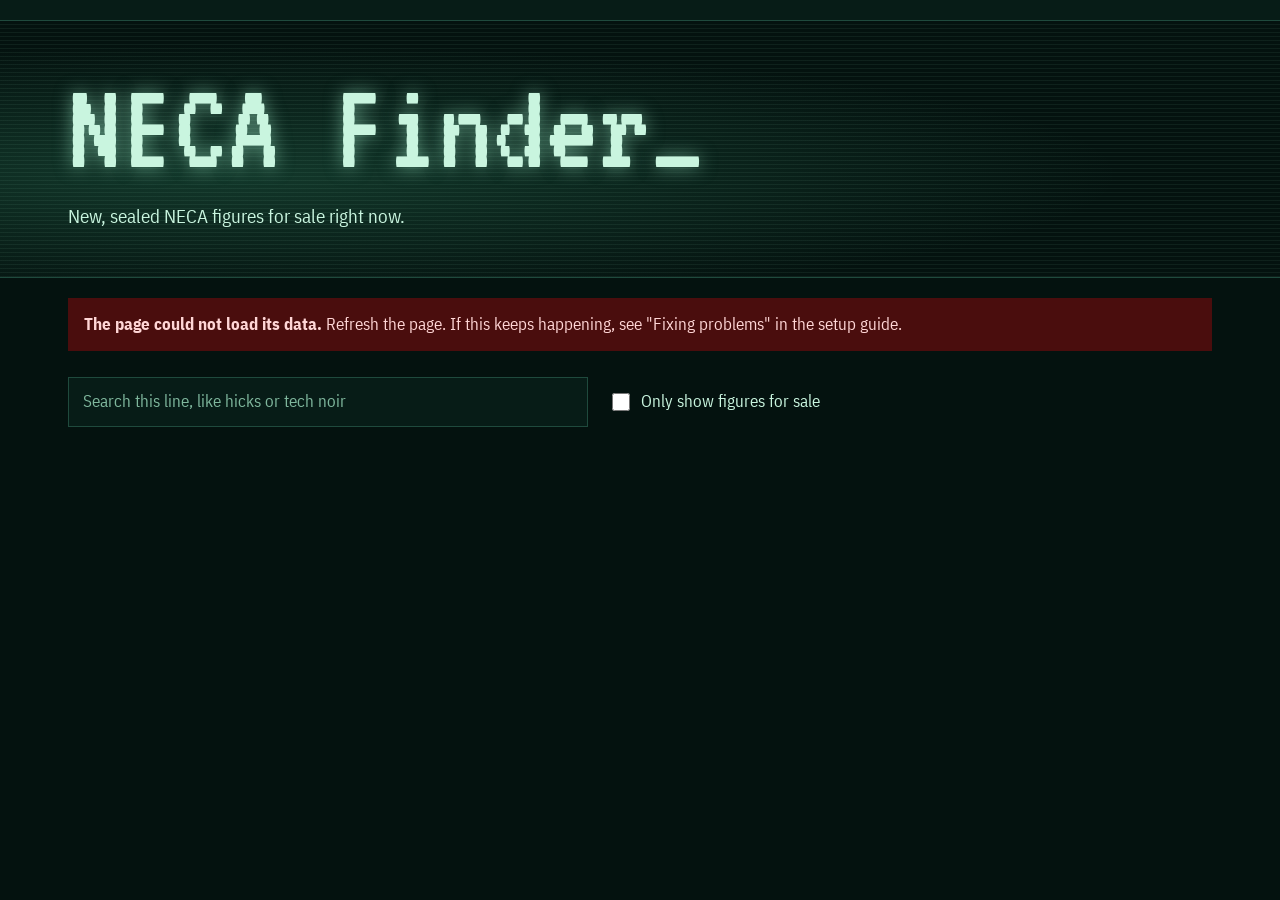
==== site/index.html @ 2968e905 "Add files via upload" ====
<!doctype html>
<html lang="en">
<head>
<meta charset="utf-8">
<meta name="viewport" content="width=device-width, initial-scale=1">
<meta name="robots" content="noindex, nofollow">
<title>NECA Finder</title>
<link rel="preconnect" href="https://fonts.googleapis.com">
<link rel="preconnect" href="https://fonts.gstatic.com" crossorigin>
<link href="https://fonts.googleapis.com/css2?family=Barlow:wght@400;600;700&family=Barlow+Condensed:wght@500;700&family=Big+Shoulders+Display:wght@700;900&family=IBM+Plex+Sans+Condensed:wght@400;600&family=Libre+Franklin:wght@400;600;700&family=Michroma&family=Saira+Stencil+One&family=Share+Tech+Mono&family=Special+Elite&family=VT323&display=swap" rel="stylesheet">
<link rel="stylesheet" href="style.css?v=1">
</head>
<body data-page="home" data-theme="alien">
<nav class="tabs" id="tabs" aria-label="Figure lines"></nav>
<header class="hero" id="hero">
  <div class="hero-art" aria-hidden="true"></div>
  <div class="wrap hero-inner">
    <h1 id="title">NECA Finder</h1>
    <p class="tagline" id="tagline">New, sealed NECA figures for sale right now.</p>
    <p class="status" id="updated">Loading listings...</p>
  </div>
</header>
<main class="wrap">
  <div id="banner"></div>
  <div class="tools">
    <label class="sr" for="q">Search figures</label>
    <input class="search" id="q" type="search" placeholder="Search this line, like hicks or tech noir" autocomplete="off">
    <label class="check"><input type="checkbox" id="onlyForSale"> Only show figures for sale</label>
  </div>
  <div id="sections"></div>
</main>
<footer class="wrap foot" id="foot"></footer>
<script src="app.js?v=1"></script>
</body>
</html>
---- site/style.css ----
/* NECA Finder. One layout, six film-world themes set on <body data-theme="..."> */

* { box-sizing: border-box; }

:root {
  --bg: #04120f; --surface: #071c17; --ink: #c9f5df; --muted: #7fb79d; --accent: #9be7c4; --accent-ink: #04120f;
  --line: #1f4a3d; --warn-bg: #3a3108; --warn-ink: #ffe28a; --thumb: #ffffff;
  --display: "VT323", monospace; --body: "IBM Plex Sans Condensed", system-ui, sans-serif;
  --radius: 0px; --title-size: clamp(56px, 11vw, 132px); --title-weight: 400; --title-track: 0;
}

html, body { margin: 0; background: var(--bg); color: var(--ink); }
body { font-family: var(--body); font-size: 17px; line-height: 1.5; min-height: 100vh; }
a { color: var(--accent); }
h1, h2, h3 { margin: 0; line-height: 1.12; }
h2, .fig-hero h1 { font-family: var(--display); font-weight: var(--title-weight); }
.wrap { max-width: 1180px; margin: 0 auto; padding: 0 18px; }
.sr { position: absolute; left: -9999px; }
a:focus-visible, button:focus-visible, input:focus-visible, select:focus-visible {
  outline: 3px solid var(--accent); outline-offset: 2px;
}

/* ===== Tab strip: every tab previews its own theme ===== */

.tabs {
  display: flex; align-items: center; gap: 14px; flex-wrap: wrap;
  padding: 10px 18px; background: var(--surface); border-bottom: 1px solid var(--line);
}
.brand { font-family: "Barlow Condensed", sans-serif; font-weight: 700; font-size: 20px; color: var(--ink); text-decoration: none; margin-right: 6px; white-space: nowrap; }
.tab-row { display: flex; gap: 6px; flex-wrap: wrap; }
.tab {
  display: inline-block; padding: 7px 12px 6px; text-decoration: none; font-size: 15px; line-height: 1.2;
  border: 2px solid transparent; opacity: .82; transition: opacity .15s;
}
.tab:hover, .tab[aria-current="page"] { opacity: 1; }
.tab[aria-current="page"] { border-color: var(--accent); }
.tab-alien { background: #04120f; color: #9be7c4; font-family: "VT323", monospace; font-size: 20px; padding: 4px 12px 3px; }
.tab-predator { background: linear-gradient(90deg, #2a0f5c, #c2185b 55%, #ff8f00); color: #fff6dc; font-family: "Big Shoulders Display", sans-serif; font-weight: 900; font-size: 17px; }
.tab-robocop { background: #d9e0e8; color: #1f2d3d; font-family: "Michroma", sans-serif; font-size: 11px; padding: 9px 12px; }
.tab-terminator { background: #120000; color: #ff3b2f; font-family: "Share Tech Mono", monospace; }
.tab-thing { background: #f2f6f8; color: #1d2a33; font-family: "Special Elite", serif; }
.tab-efny { background: #1a1712; color: #ffb000; font-family: "Saira Stencil One", sans-serif; }

/* ===== Hero ===== */

.hero { position: relative; overflow: hidden; border-bottom: 1px solid var(--line); }
.hero-art { position: absolute; inset: 0; pointer-events: none; }
.hero-inner { position: relative; padding: 46px 18px 36px; }
.hero h1 {
  font-family: var(--display); font-weight: var(--title-weight); font-size: var(--title-size);
  letter-spacing: var(--title-track); line-height: .92; max-width: 14ch;
}
.tagline { margin: 14px 0 0; font-size: 19px; color: var(--ink); max-width: 52ch; }
.status { margin: 10px 0 0; color: var(--muted); font-size: 15px; max-width: 70ch; }
.status.small { margin: 4px 0 14px; }

/* ===== Tools, sections, tiles ===== */

.tools { display: flex; flex-wrap: wrap; gap: 12px 20px; align-items: center; margin: 26px 0 8px; }
.search {
  flex: 1 1 320px; max-width: 520px; font: inherit; padding: 11px 14px; color: var(--ink);
  background: var(--surface); border: 1px solid var(--line); border-radius: var(--radius);
}
.search::placeholder { color: var(--muted); }
.check { display: inline-flex; gap: 8px; align-items: center; color: var(--ink); cursor: pointer; }
.check input { width: 18px; height: 18px; accent-color: var(--accent); }

.section { margin: 34px 0 10px; }
.section-head { display: flex; align-items: baseline; justify-content: space-between; gap: 12px; border-bottom: 1px solid var(--line); padding-bottom: 8px; margin-bottom: 16px; }
.section h2 { font-size: 30px; }
.count { margin: 0; color: var(--muted); font-size: 15px; white-space: nowrap; }

.grid { display: grid; grid-template-columns: repeat(auto-fill, minmax(190px, 1fr)); gap: 16px; }
.tile {
  display: flex; flex-direction: column; text-decoration: none; color: var(--ink);
  background: var(--surface); border: 1px solid var(--line); border-radius: var(--radius); overflow: hidden;
  transition: border-color .15s;
}
.tile:hover { border-color: var(--accent); }
.tile.empty-tile .thumb img { opacity: .55; }
.tile .body { padding: 10px 12px 13px; display: flex; flex-direction: column; gap: 5px; flex: 1; }
.tile h3 { font-size: 17px; font-weight: 600; font-family: var(--body); }
.sale { font-size: 15px; font-weight: 600; color: var(--accent); }
.sale.none { color: var(--muted); font-weight: 400; }

.thumb { position: relative; aspect-ratio: 1 / 1; background: var(--bg); display: grid; place-items: center; overflow: hidden; }
.thumb img { width: 100%; height: 100%; object-fit: contain; background: var(--thumb); }
.ph { font-family: var(--display); font-size: 44px; color: var(--muted); }
.badge {
  position: absolute; left: 8px; bottom: 8px; font-size: 13px; font-weight: 700; padding: 3px 8px;
  background: var(--accent); color: var(--accent-ink); border-radius: var(--radius);
}

.empty { color: var(--muted); padding: 24px 0; }
.banner { margin: 20px 0 0; padding: 14px 16px; background: var(--warn-bg); color: var(--warn-ink); border-radius: var(--radius); }
.banner.bad { background: #4a0d0d; color: #ffd6d6; }
.foot { padding: 34px 18px 48px; color: var(--muted); font-size: 14px; max-width: 900px; margin-left: auto; margin-right: auto; }

/* ===== Figure page ===== */

.back { display: inline-block; margin: 22px 0 0; font-size: 15px; }
.fig-hero { display: grid; grid-template-columns: minmax(200px, 300px) 1fr; gap: 28px; align-items: start; margin: 20px 0 26px; }
.fig-hero .thumb { border: 1px solid var(--line); border-radius: var(--radius); }
.fig-hero h1 { font-size: clamp(34px, 5.4vw, 60px); line-height: 1; }
.facts { list-style: none; padding: 0; margin: 18px 0 0; display: grid; grid-template-columns: repeat(auto-fill, minmax(170px, 1fr)); gap: 10px; }
.facts li { background: var(--surface); border: 1px solid var(--line); border-radius: var(--radius); padding: 9px 12px; }
.facts span { display: block; font-size: 13px; color: var(--muted); }
.facts b { font-size: 17px; }
.note { color: var(--muted); max-width: 60ch; }

.filters { display: flex; flex-wrap: wrap; gap: 12px 22px; align-items: center; margin-bottom: 12px; }
.seg { display: inline-flex; border: 1px solid var(--line); border-radius: var(--radius); overflow: hidden; }
.seg button, .chip {
  font: inherit; font-size: 15px; padding: 8px 14px; cursor: pointer; color: var(--ink); background: var(--surface); border: 0;
}
.seg button + button { border-left: 1px solid var(--line); }
.seg button[aria-pressed="true"], .chip[aria-pressed="true"] { background: var(--accent); color: var(--accent-ink); }
.sortlabel { display: inline-flex; gap: 8px; align-items: center; color: var(--muted); font-size: 15px; }
.sort { font: inherit; font-size: 15px; padding: 7px 10px; color: var(--ink); background: var(--surface); border: 1px solid var(--line); border-radius: var(--radius); }
.chips { display: flex; flex-wrap: wrap; gap: 8px; margin: 0 0 10px; }
.chip { border: 1px solid var(--line); border-radius: var(--radius); padding: 6px 12px; font-size: 14px; }

.list { display: grid; gap: 12px; padding-bottom: 10px; }
.item {
  display: grid; grid-template-columns: 116px 1fr auto; gap: 16px; align-items: center;
  background: var(--surface); border: 1px solid var(--line); border-radius: var(--radius); padding: 12px;
}
.item.from-store { border-color: var(--accent); }
.item .thumb { border-radius: var(--radius); }
.item h3 { font-family: var(--body); font-size: 16px; font-weight: 600; }
.tags { display: flex; flex-wrap: wrap; gap: 6px; margin-top: 7px; }
.tag { font-size: 13px; padding: 2px 8px; border: 1px solid var(--line); border-radius: var(--radius); color: var(--ink); }
.tag.auction { border-color: var(--accent); }
.tag.store { background: var(--accent); color: var(--accent-ink); border-color: var(--accent); font-weight: 700; }
.tag.warn { background: var(--warn-bg); color: var(--warn-ink); border-color: transparent; }
.seller { margin-top: 6px; font-size: 14px; color: var(--muted); }
.price { text-align: right; min-width: 150px; }
.price .big { font-size: 26px; font-weight: 700; font-family: var(--body); }
.price .ship { font-size: 14px; color: var(--muted); }
.buy {
  display: inline-block; margin-top: 9px; padding: 9px 15px; font-weight: 700; text-decoration: none;
  background: var(--accent); color: var(--accent-ink); border-radius: var(--radius);
}

/* ===== Theme: Alien. Nostromo terminal ===== */

body[data-theme="alien"] .hero-art {
  background:
    repeating-linear-gradient(0deg, rgba(155,231,196,.07) 0 1px, transparent 1px 4px),
    radial-gradient(ellipse at 18% 60%, rgba(70,190,140,.22), transparent 60%);
}
body[data-theme="alien"] .hero h1 { text-shadow: 0 0 18px rgba(155,231,196,.55); }
body[data-theme="alien"] .hero h1::after { content: "_"; animation: blink 1.1s steps(1) infinite; }
body[data-theme="alien"] .section h2, body[data-theme="alien"] .fig-hero h1 { font-size: 38px; text-shadow: 0 0 10px rgba(155,231,196,.4); }
body[data-theme="alien"] .fig-hero h1 { font-size: clamp(40px, 6vw, 68px); }
@keyframes blink { 50% { opacity: 0; } }

/* ===== Theme: Predator. Thermal vision ===== */

body[data-theme="predator"] {
  --bg: #12082a; --surface: #1c0f3d; --ink: #fff3dc; --muted: #c4a7d8; --accent: #ff8a1f; --accent-ink: #1a0800;
  --line: #3b2370; --warn-bg: #4b2a00; --warn-ink: #ffd590;
  --display: "Big Shoulders Display", sans-serif; --body: "Barlow", system-ui, sans-serif;
  --radius: 4px; --title-weight: 900; --title-size: clamp(64px, 13vw, 156px); --title-track: -1px;
}
body[data-theme="predator"] .hero-art {
  background:
    radial-gradient(circle at 78% 40%, #ffe45c 0, #ff8a1f 9%, #e2245e 20%, #6a1b9a 34%, transparent 52%),
    radial-gradient(circle at 92% 85%, #ff8a1f 0, #c2185b 12%, transparent 30%),
    linear-gradient(180deg, #12082a, #0c1a4a);
  filter: blur(2px);
}
body[data-theme="predator"] .hero h1 {
  background: linear-gradient(95deg, #fff6c2 0%, #ffd23f 30%, #ff8a1f 55%, #e2245e 85%);
  -webkit-background-clip: text; background-clip: text; color: transparent;
}
body[data-theme="predator"] .hero-inner::before {
  content: ""; position: absolute; right: 13%; top: 32%; width: 40px; height: 36px;
  background:
    radial-gradient(circle, #ff1a1a 0 4px, transparent 5px) 50% 0 / 12px 12px no-repeat,
    radial-gradient(circle, #ff1a1a 0 4px, transparent 5px) 0 100% / 12px 12px no-repeat,
    radial-gradient(circle, #ff1a1a 0 4px, transparent 5px) 100% 100% / 12px 12px no-repeat;
  filter: drop-shadow(0 0 6px #ff1a1a);
}
body[data-theme="predator"] .section h2 { font-size: 36px; }
body[data-theme="predator"] .tile:hover { box-shadow: 0 0 0 1px var(--accent), 0 0 22px rgba(255,138,31,.35); }

/* ===== Theme: RoboCop. OCP steel and HUD ===== */

body[data-theme="robocop"] {
  --bg: #e4e9ef; --surface: #f7f9fb; --ink: #17222e; --muted: #546577; --accent: #1f5f9e; --accent-ink: #ffffff;
  --line: #b9c4d0; --warn-bg: #fff0c2; --warn-ink: #5a4100;
  --display: "Michroma", sans-serif; --body: "Barlow", system-ui, sans-serif;
  --radius: 2px; --title-size: clamp(38px, 7.4vw, 92px); --title-track: 4px;
}
body[data-theme="robocop"] .hero { background: linear-gradient(160deg, #f4f7fa, #c9d3dd 70%, #aebbc8); }
body[data-theme="robocop"] .hero-art {
  background:
    radial-gradient(circle at 80% 50%, transparent 0 70px, rgba(31,95,158,.55) 71px 72px, transparent 73px 118px, rgba(31,95,158,.35) 119px 120px, transparent 121px),
    linear-gradient(90deg, transparent calc(80% - 1px), rgba(31,95,158,.45) calc(80% - 1px) 80%, transparent 80%),
    linear-gradient(0deg, transparent calc(50% - 1px), rgba(31,95,158,.45) calc(50% - 1px) 50%, transparent 50%),
    repeating-linear-gradient(90deg, rgba(23,34,46,.05) 0 1px, transparent 1px 28px);
}
body[data-theme="robocop"] .hero h1 { color: #17222e; }
body[data-theme="robocop"] .section h2 { font-size: 21px; letter-spacing: 2px; }
body[data-theme="robocop"] .fig-hero h1 { font-size: clamp(26px, 3.8vw, 42px); letter-spacing: 1px; line-height: 1.15; }
body[data-theme="robocop"] .tile { border-top: 4px solid #8796a6; }
body[data-theme="robocop"] .tile:hover { border-top-color: var(--accent); }

/* ===== Theme: Terminator. Skynet HUD ===== */

body[data-theme="terminator"] {
  --bg: #0b0000; --surface: #170202; --ink: #ffd9d4; --muted: #c0645c; --accent: #ff3b2f; --accent-ink: #160000;
  --line: #4a0f0b; --warn-bg: #3d2a00; --warn-ink: #ffcf66;
  --display: "Share Tech Mono", monospace; --body: "Barlow Condensed", system-ui, sans-serif;
  --radius: 0px; --title-size: clamp(54px, 11vw, 136px); --title-track: -2px;
  font-size: 18px;
}
body[data-theme="terminator"] .hero-art {
  background:
    repeating-linear-gradient(90deg, rgba(255,59,47,.09) 0 1px, transparent 1px 46px),
    repeating-linear-gradient(0deg, rgba(255,59,47,.09) 0 1px, transparent 1px 46px),
    radial-gradient(ellipse at 70% 30%, rgba(255,40,30,.28), transparent 60%);
}
body[data-theme="terminator"] .hero h1 { color: #ff3b2f; text-shadow: 0 0 22px rgba(255,59,47,.5); }
body[data-theme="terminator"] .hero-inner::after {
  content: "Scan mode 43984\A Match: sealed, trusted seller\A Threat assessment: none";
  white-space: pre; position: absolute; right: 18px; top: 46px; font-family: "Share Tech Mono", monospace;
  font-size: 13px; line-height: 1.6; color: rgba(255,120,110,.75); text-align: right;
}
body[data-theme="terminator"] .tile { position: relative; }
body[data-theme="terminator"] .tile::before {
  content: ""; position: absolute; inset: 6px; z-index: 1; pointer-events: none;
  background:
    linear-gradient(var(--accent), var(--accent)) left top / 14px 2px no-repeat,
    linear-gradient(var(--accent), var(--accent)) left top / 2px 14px no-repeat,
    linear-gradient(var(--accent), var(--accent)) right top / 14px 2px no-repeat,
    linear-gradient(var(--accent), var(--accent)) right top / 2px 14px no-repeat;
}
body[data-theme="terminator"] .section h2 { font-size: 26px; color: var(--accent); }
body[data-theme="terminator"] .tile h3 { font-size: 18px; }

/* ===== Theme: The Thing. Outpost 31 in the snow ===== */

body[data-theme="thing"] {
  --bg: #eef3f6; --surface: #ffffff; --ink: #1d2a33; --muted: #5b6f7c; --accent: #8c1c13; --accent-ink: #ffffff;
  --line: #c9d6de; --warn-bg: #fff1c9; --warn-ink: #5e4300;
  --display: "Special Elite", serif; --body: "Libre Franklin", system-ui, sans-serif;
  --radius: 3px; --title-size: clamp(50px, 10vw, 124px); --title-track: -1px;
}
body[data-theme="thing"] .hero { background: linear-gradient(180deg, #dfe9ef, #f4f8fa); }
body[data-theme="thing"] .hero-art {
  background:
    radial-gradient(circle, rgba(255,255,255,.95) 0 1.6px, transparent 2.2px) 0 0 / 38px 41px,
    radial-gradient(circle, rgba(255,255,255,.8) 0 1px, transparent 1.6px) 13px 19px / 23px 29px,
    radial-gradient(ellipse at 85% 110%, rgba(143,179,201,.55), transparent 55%);
}
body[data-theme="thing"] .hero h1 { color: #1d2a33; }
body[data-theme="thing"] .hero-inner::after {
  content: ""; display: block; width: min(420px, 70%); height: 7px; margin-top: 18px;
  background: linear-gradient(90deg, #8c1c13, #b3261a 60%, rgba(179,38,26,0)); border-radius: 4px 1px 6px 2px;
}
body[data-theme="thing"] .section h2 { font-size: 28px; }
body[data-theme="thing"] .ph { color: #8fb3c9; }

/* ===== Theme: Escape From New York. Manhattan, 1997 ===== */

body[data-theme="efny"] {
  --bg: #15130f; --surface: #1f1c16; --ink: #f1e6cf; --muted: #b29c74; --accent: #ffb000; --accent-ink: #1a1200;
  --line: #3b3427; --warn-bg: #4a3200; --warn-ink: #ffd88a;
  --display: "Saira Stencil One", sans-serif; --body: "Barlow Condensed", system-ui, sans-serif;
  --radius: 0px; --title-size: clamp(46px, 9vw, 112px); --title-track: 1px;
  font-size: 18px;
}
body[data-theme="efny"] .hero-art {
  background:
    repeating-linear-gradient(29deg, rgba(255,176,0,.12) 0 2px, transparent 2px 64px),
    repeating-linear-gradient(119deg, rgba(255,176,0,.07) 0 1px, transparent 1px 22px),
    radial-gradient(ellipse at 20% 0%, rgba(255,150,0,.35), transparent 55%);
}
body[data-theme="efny"] .hero h1 { color: #ffb000; }
body[data-theme="efny"] .hero-inner::after {
  content: "22:59:40"; position: absolute; right: 18px; top: 50px; font-family: "Share Tech Mono", monospace;
  font-size: 34px; color: #ff4a2b; text-shadow: 0 0 10px rgba(255,74,43,.6); letter-spacing: 2px;
}
body[data-theme="efny"] .section h2 { font-size: 30px; color: var(--accent); }
body[data-theme="efny"] .tile { border-left: 4px solid #5a4a2a; }
body[data-theme="efny"] .tile:hover { border-left-color: var(--accent); }
body[data-theme="efny"] .tile h3 { font-size: 18px; }

/* ===== Small screens ===== */

@media (max-width: 760px) {
  .tabs { flex-wrap: nowrap; overflow-x: auto; padding: 8px 12px; }
  .tab-row { flex-wrap: nowrap; }
  .tab { white-space: nowrap; }
  .hero-inner { padding: 30px 18px 26px; }
  body[data-theme="terminator"] .hero-inner::after, body[data-theme="efny"] .hero-inner::after { display: none; }
  body[data-theme="predator"] .hero-inner::before { right: 7%; top: 10px; transform: scale(.75); }
  .grid { grid-template-columns: repeat(auto-fill, minmax(150px, 1fr)); gap: 12px; }
  .fig-hero { grid-template-columns: 1fr; }
  .fig-hero .thumb { max-width: 280px; }
  .item { grid-template-columns: 90px 1fr; }
  .price { grid-column: 1 / -1; text-align: left; display: flex; flex-wrap: wrap; align-items: baseline; gap: 4px 14px; }
  .buy { margin-top: 2px; }
}

@media (prefers-reduced-motion: reduce) {
  * { transition: none !important; animation: none !important; }
}
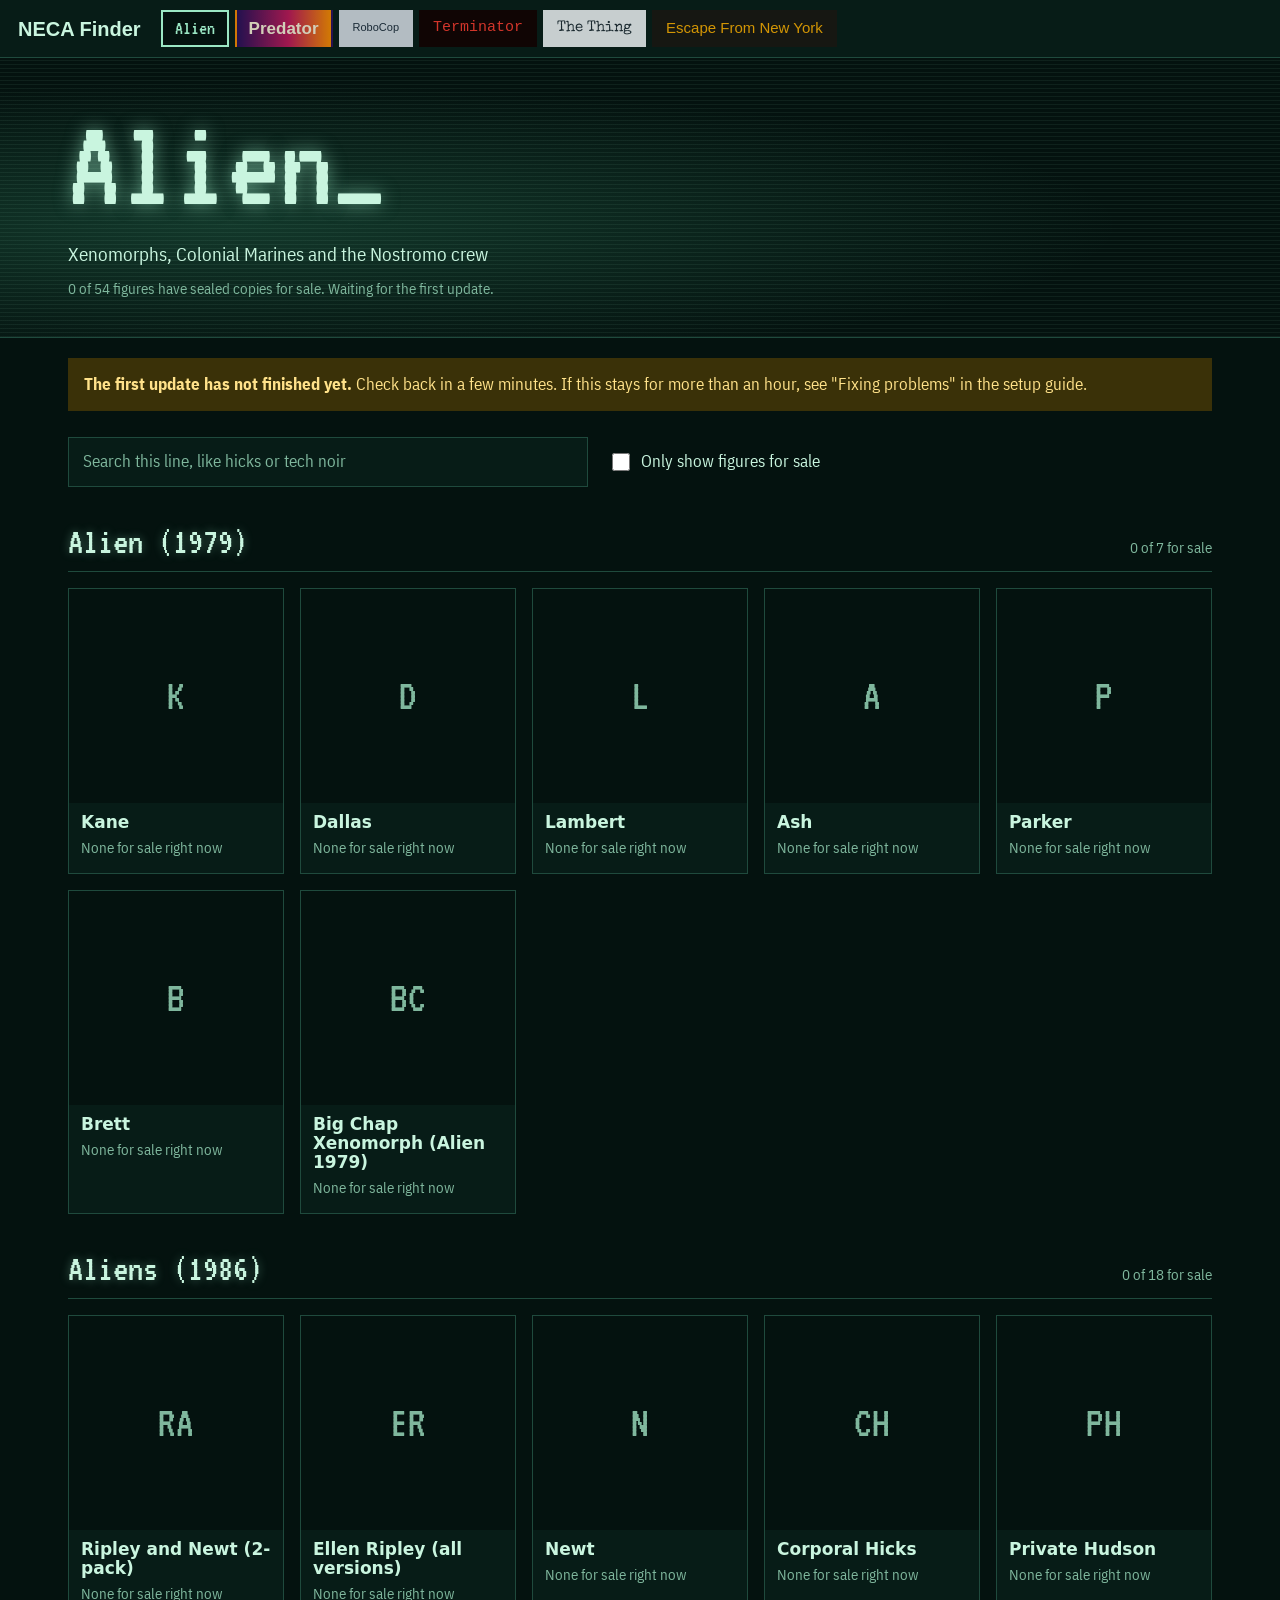
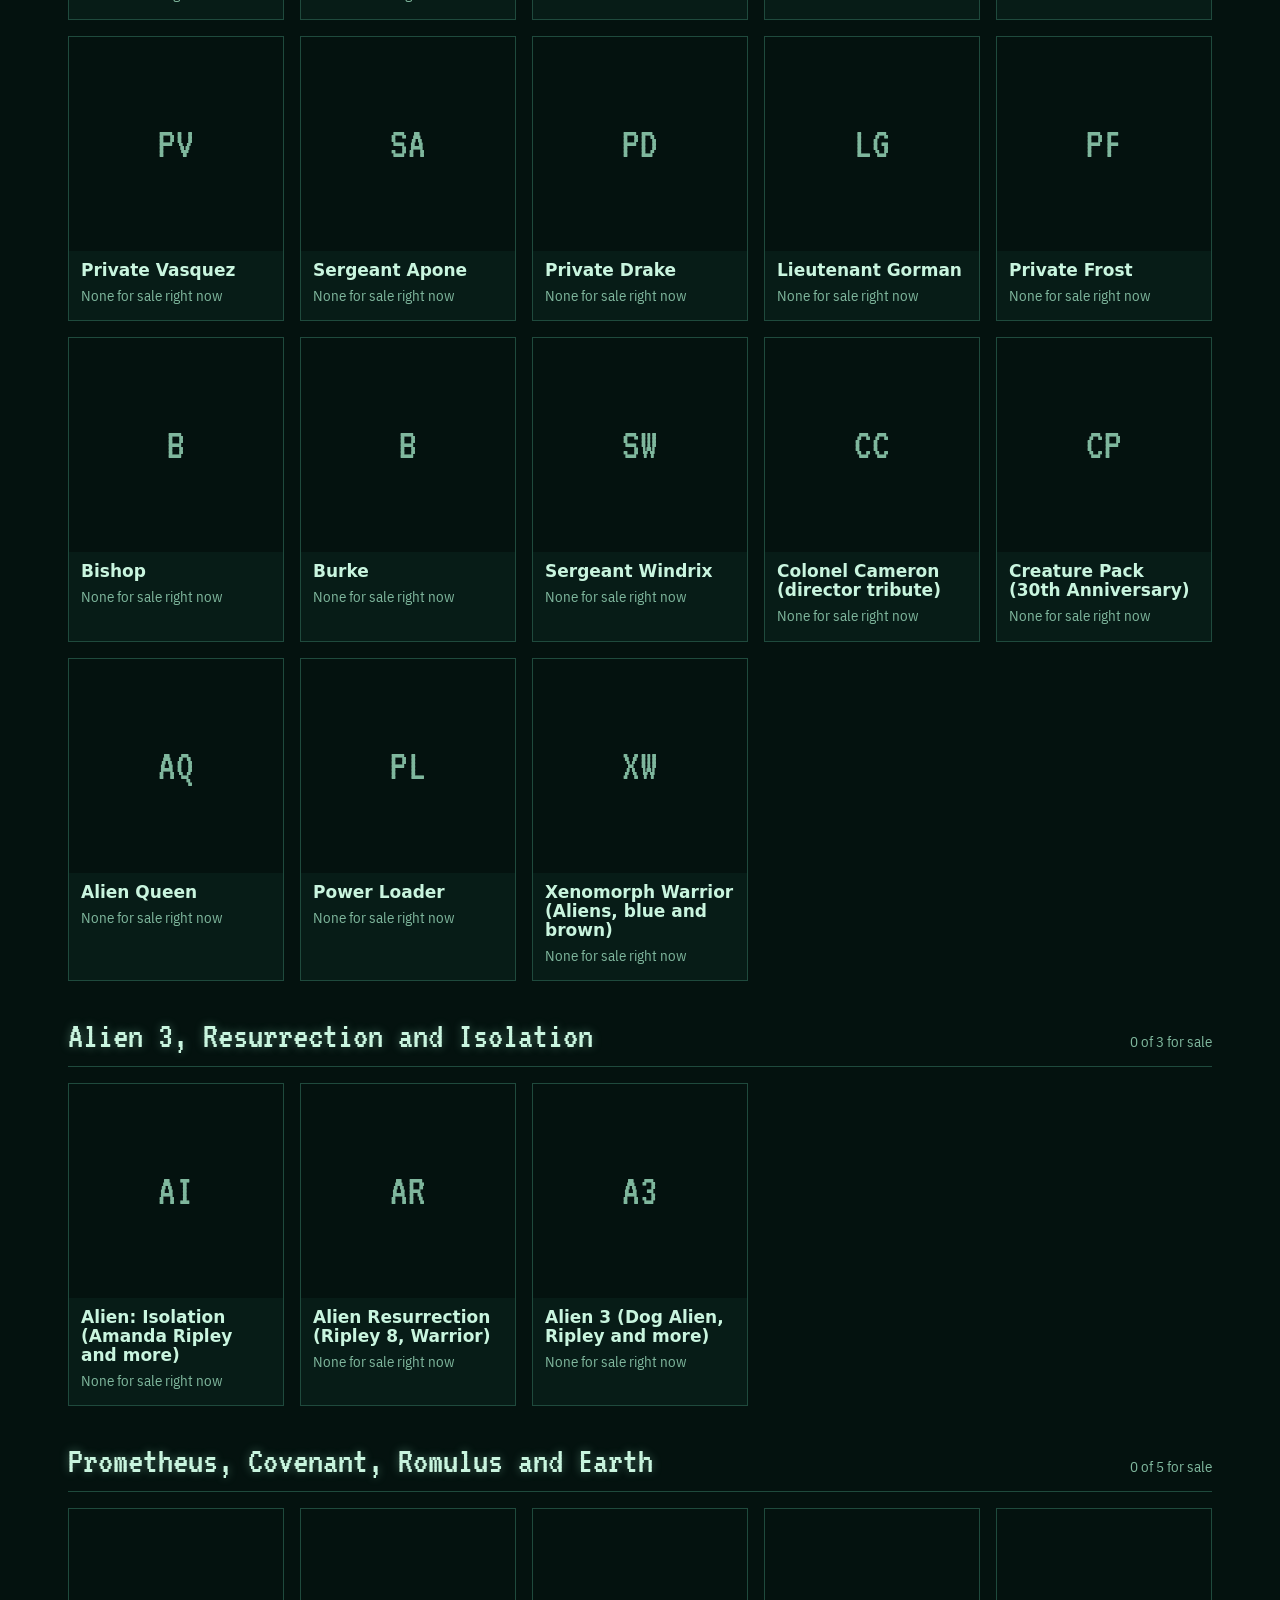
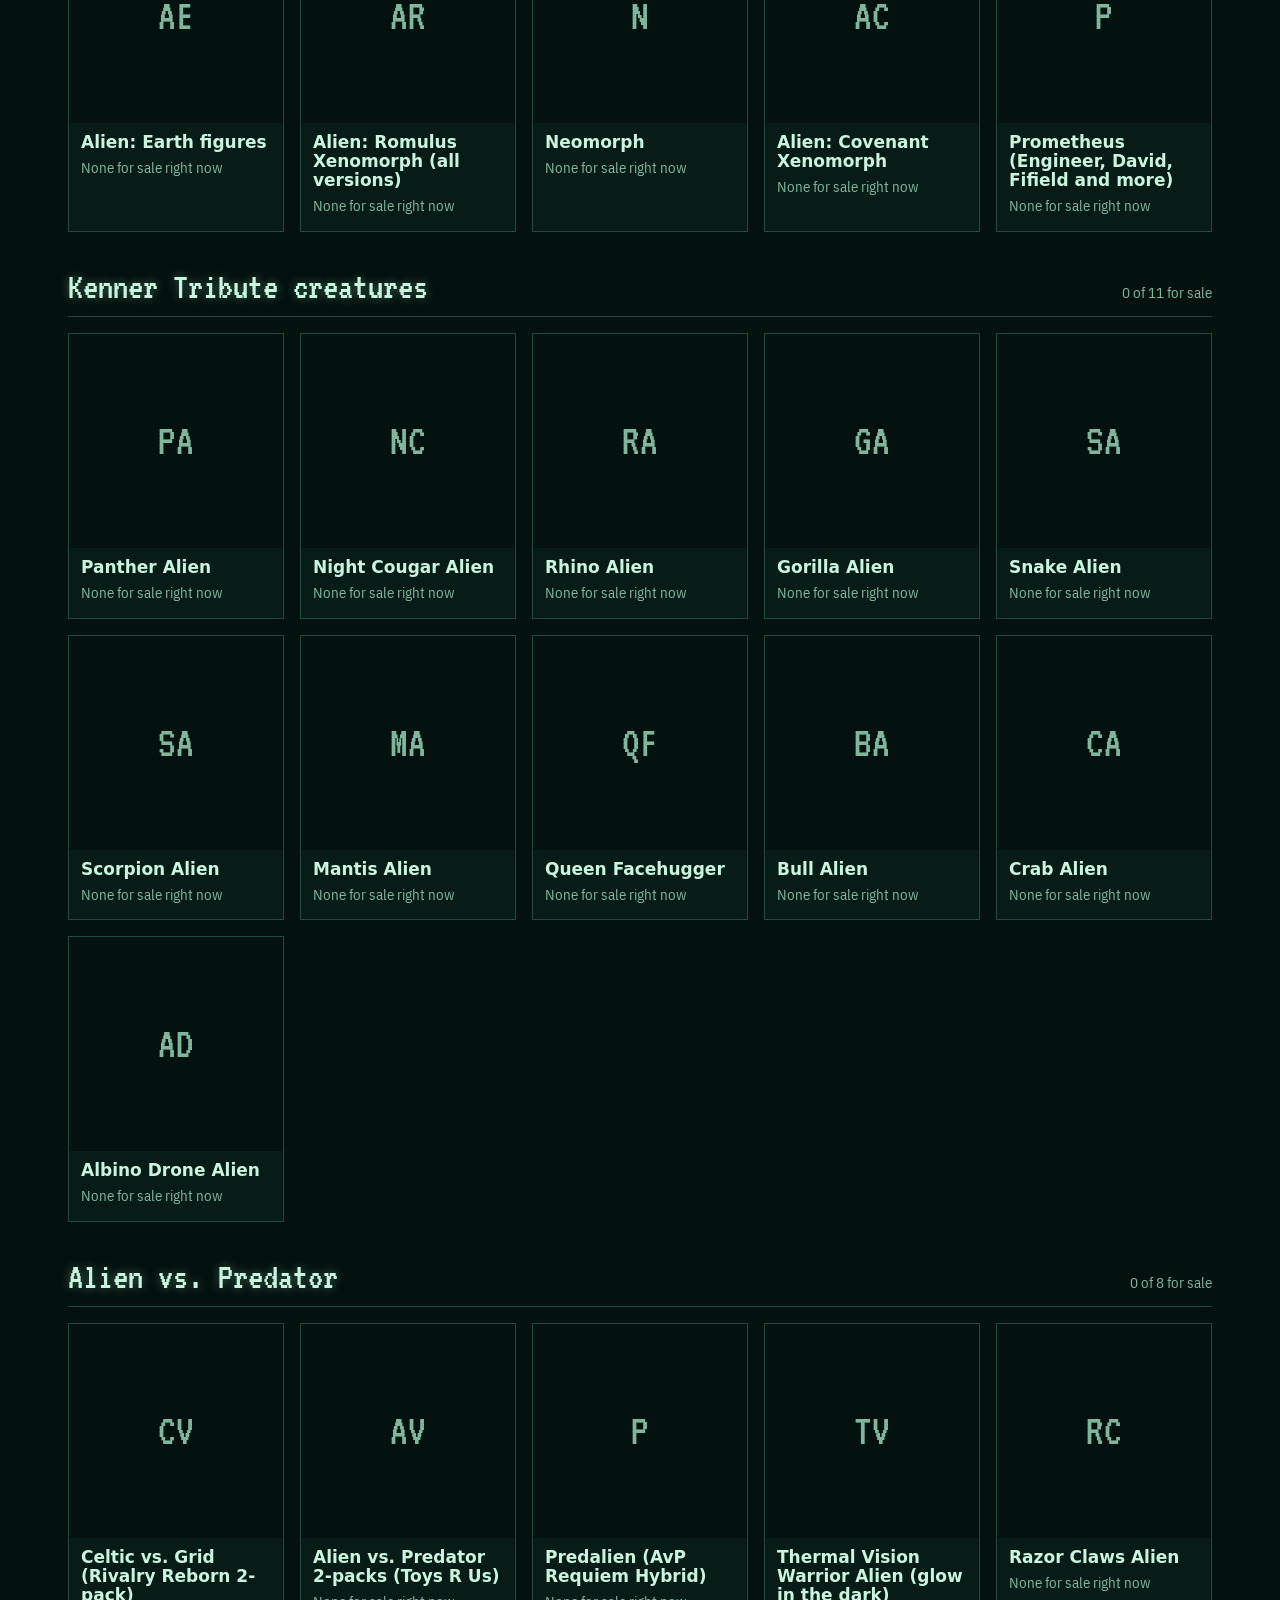
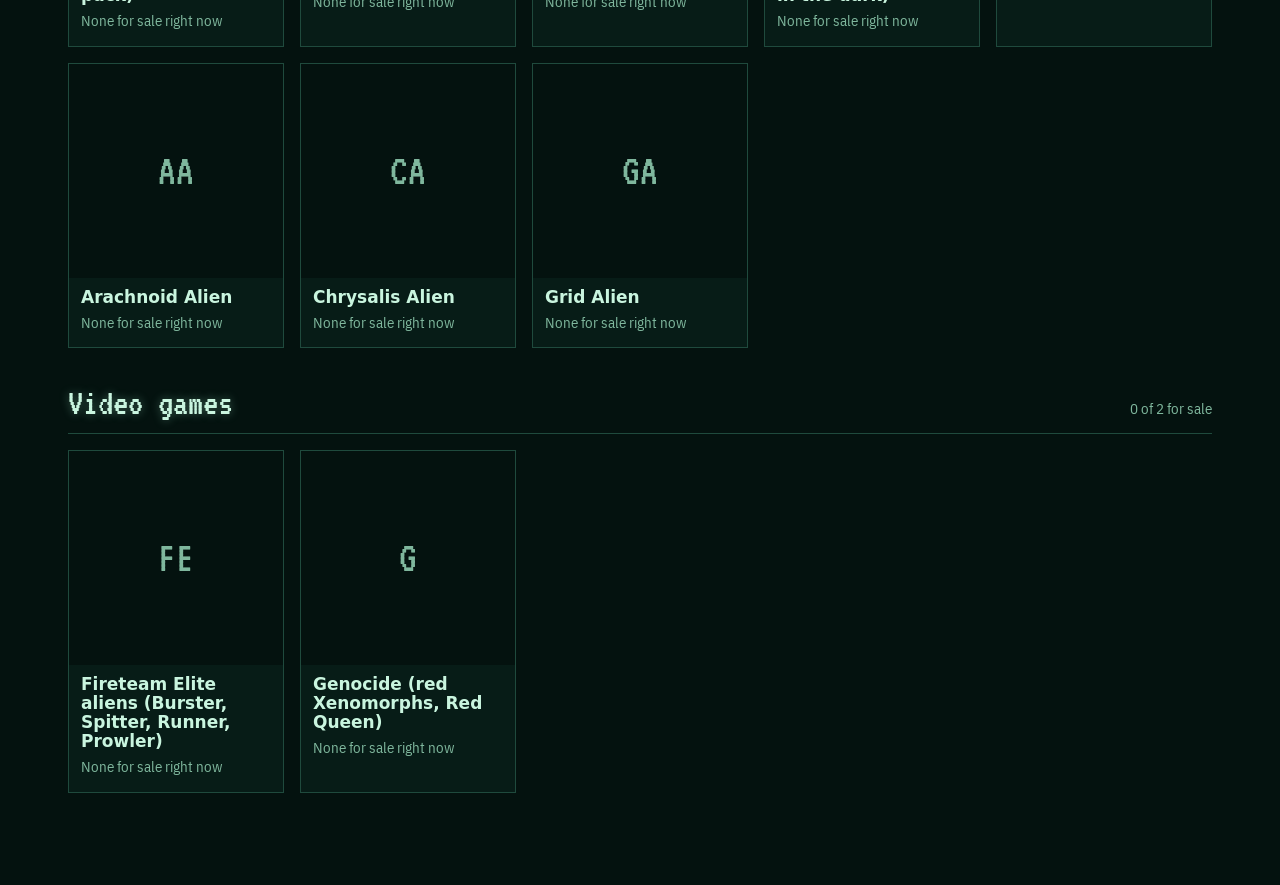
==== commit 7e305e7a: "Add files via upload" ====
--- a/site/index.html
+++ b/site/index.html
@@ -8,7 +8,7 @@
 <link rel="preconnect" href="https://fonts.googleapis.com">
 <link rel="preconnect" href="https://fonts.gstatic.com" crossorigin>
 <link href="https://fonts.googleapis.com/css2?family=Barlow:wght@400;600;700&family=Barlow+Condensed:wght@500;700&family=Big+Shoulders+Display:wght@700;900&family=IBM+Plex+Sans+Condensed:wght@400;600&family=Libre+Franklin:wght@400;600;700&family=Michroma&family=Saira+Stencil+One&family=Share+Tech+Mono&family=Special+Elite&family=VT323&display=swap" rel="stylesheet">
-<link rel="stylesheet" href="style.css?v=1">
+<link rel="stylesheet" href="style.css?v=2">
 </head>
 <body data-page="home" data-theme="alien">
 <nav class="tabs" id="tabs" aria-label="Figure lines"></nav>
@@ -30,6 +30,6 @@
   <div id="sections"></div>
 </main>
 <footer class="wrap foot" id="foot"></footer>
-<script src="app.js?v=1"></script>
+<script src="app.js?v=2"></script>
 </body>
 </html>
--- a/site/style.css
+++ b/site/style.css
@@ -107,6 +107,13 @@
 .facts span { display: block; font-size: 13px; color: var(--muted); }
 .facts b { font-size: 17px; }
 .note { color: var(--muted); max-width: 60ch; }
+.elsewhere { margin: 16px 0 0; display: flex; flex-wrap: wrap; align-items: center; gap: 8px 14px; }
+.elsewhere span { color: var(--muted); font-size: 14px; max-width: 52ch; }
+.amazon {
+  display: inline-block; padding: 9px 15px; font-weight: 700; text-decoration: none; border-radius: var(--radius);
+  color: var(--ink); border: 2px solid var(--accent); background: transparent;
+}
+.amazon:hover { background: var(--accent); color: var(--accent-ink); }
 
 .filters { display: flex; flex-wrap: wrap; gap: 12px 22px; align-items: center; margin-bottom: 12px; }
 .seg { display: inline-flex; border: 1px solid var(--line); border-radius: var(--radius); overflow: hidden; }
